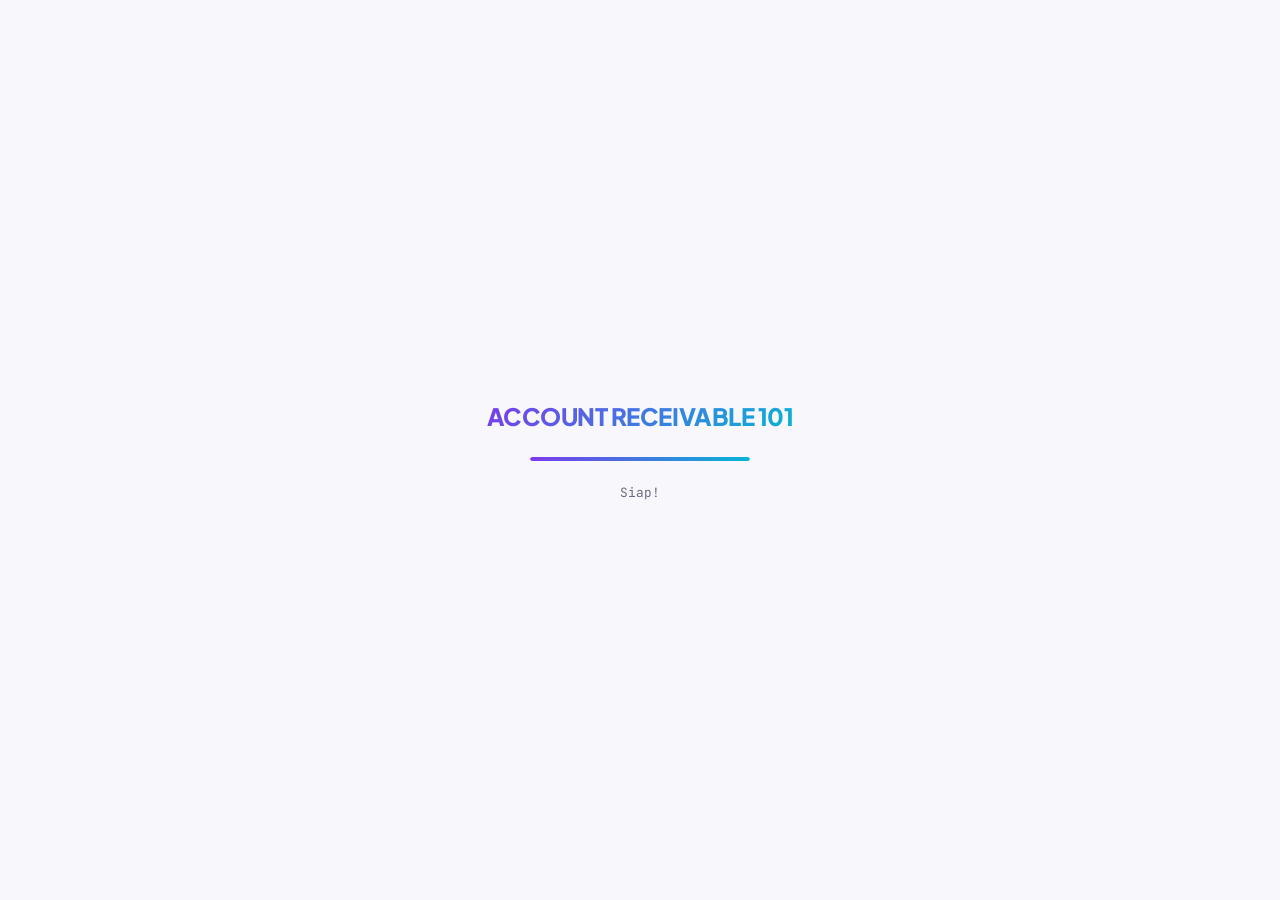
==== materi.html @ f5a08a5f "Add files via upload" ====
<!DOCTYPE html>
<html lang="id">
<head>
<meta charset="UTF-8">
<meta name="viewport" content="width=device-width, initial-scale=1.0">
<title>Materi · Account Receivable 101</title>
<meta name="description" content="Materi interaktif piutang, ECL, dan NRV dengan aksen luar angkasa.">
<meta name="theme-color" content="#7c3aed">
<link rel="icon" href="data:image/svg+xml,<svg xmlns=%22http://www.w3.org/2000/svg%22 viewBox=%220 0 100 100%22><text y=%22.9em%22 font-size=%2290%22>📖</text></svg>">
<link rel="preconnect" href="https://fonts.googleapis.com">
<link rel="preconnect" href="https://fonts.gstatic.com" crossorigin>
<link href="https://fonts.googleapis.com/css2?family=Inter:wght@400;500;600;700;800&family=Plus+Jakarta+Sans:wght@600;700;800&family=JetBrains+Mono:wght@500;700&display=swap" rel="stylesheet">
<link rel="stylesheet" href="https://cdnjs.cloudflare.com/ajax/libs/font-awesome/6.5.1/css/all.min.css">
<link rel="stylesheet" href="css/global.css">
<link rel="stylesheet" href="css/materi.css">
</head>
<body class="materi-page">

<!-- Loader -->
<div class="loader">
  <div class="loader-mark">ACCOUNT RECEIVABLE 101</div>
  <div class="loader-bar"><div class="loader-bar-fill"></div></div>
  <div class="loader-text">Menyiapkan materi...</div>
</div>

<!-- Slide progress top -->
<div class="slide-progress" id="slideProgress"></div>

<!-- Aurora bg -->
<div class="bg-aurora" aria-hidden="true">
  <div class="aurora-blob b1"></div>
  <div class="aurora-blob b2"></div>
  <div class="aurora-blob b3"></div>
</div>
<canvas id="particles" aria-hidden="true"></canvas>

<!-- Topbar -->
<header class="topbar">
  <div class="brand">
    <div class="brand-mark"><i class="fas fa-book-open-reader"></i></div>
    <div class="brand-text">
      Modul Materi
      <small>AR 101 · Space Edition</small>
    </div>
  </div>
  <div class="topbar-actions">
    <a href="index.html" class="icon-btn" title="Kembali ke Hub"><i class="fas fa-house"></i></a>
    <button class="icon-btn" data-action="sound" title="Suara"><i class="fas fa-volume-high"></i></button>
    <button class="icon-btn" data-action="theme" title="Tema"><i class="fas fa-moon"></i></button>
    <button class="icon-btn" data-action="share" title="Bagikan"><i class="fas fa-share-nodes"></i></button>
  </div>
</header>

<!-- Slides -->
<div class="slides-wrap" id="slidesWrap">

  <!-- 01 TITLE -->
  <section class="slide active" data-index="0">
    <div class="slide-inner title-slide">
      <div class="ornament anim anim-1">🪐</div>
      <div class="kicker anim anim-2">// Modul 01 · Materi</div>
      <h1 class="anim anim-2">Kenali <span class="grad">Piutang</span><br>dari Hulu ke Hilir</h1>
      <p class="sub anim anim-3">
        Sebelum kamu masuk ke workspace dan jadi staf AR, kuasai dulu konsepnya.
        Setiap slide bisa kamu navigasi bebas.
      </p>
      <div class="cta-strip anim anim-4">
        <span class="chip violet"><i class="fas fa-book"></i> 14 slide</span>
        <span class="chip cyan"><i class="fas fa-clock"></i> ± 15 menit</span>
        <span class="chip amber"><i class="fas fa-arrow-right"></i> Tekan → untuk mulai</span>
      </div>
    </div>
  </section>

  <!-- 02 ROLEPLAY INTRO -->
  <section class="slide" data-index="1">
    <div class="slide-inner">
      <div class="slide-head anim anim-1">
        <span class="slide-num">00 · PEMBUKA</span>
        <span class="slide-title">Misi Hari Ini 🚀</span>
      </div>
      <div class="chat anim anim-2">
        <div class="avatar"><i class="fas fa-user-tie"></i></div>
        <div class="msg">
          <div class="from">📧 Manajer Keuangan · PT Tekno Mandiri Jaya</div>
          <div class="body">
            Selamat pagi, Staf AR! Hari ini kita <strong>tutup buku 31 Desember</strong>.
            Saya butuh laporan piutang lengkap: <em>klasifikasi</em>, <em>aging schedule</em>,
            <em>jurnal penyesuaian</em>, sampai <strong>NRV</strong>. Nanti kamu kerjakan di
            workspace interaktif. Sebelum itu — baca materinya dulu di sini.
          </div>
        </div>
      </div>
      <div class="box glow anim anim-3">
        <h3><i class="fas fa-compass"></i> Peta Perjalananmu</h3>
        <ul>
          <li><strong>Materi</strong> (kamu di sini) — pahami konsep &amp; istilah</li>
          <li><strong>Workspace</strong> — roleplay jadi staf AR, kerjakan 5 modul, ekspor PDF</li>
          <li><strong>Kuis</strong> — 10 soal, uji pemahaman</li>
          <li><strong>Tantangan</strong> — 2 mini games seru</li>
        </ul>
      </div>
    </div>
  </section>

  <!-- 03 PENGERTIAN -->
  <section class="slide" data-index="2">
    <div class="slide-inner">
      <div class="slide-head anim anim-1">
        <span class="slide-num">01</span>
        <span class="slide-title">Apa Itu Piutang?</span>
      </div>
      <div class="box anim anim-2">
        <p><strong>Piutang (receivables)</strong> adalah hak tagih berupa uang, barang, atau jasa kepada pihak lain (debitur) yang timbul akibat <em>transaksi penjualan kredit di masa lalu</em>.</p>
      </div>
      <div class="grid-2 anim anim-3">
        <div class="box">
          <h3><i class="fas fa-clock"></i> Kapan Diakui?</h3>
          <ul>
            <li><strong>Penjualan Kredit</strong> — barang/jasa diserahkan, pembayaran menyusul</li>
            <li><strong>Penyerahan Jasa</strong> — jasa selesai, termin masih berjalan</li>
            <li><strong>Wesel</strong> — komitmen tertulis pembayaran masa depan</li>
          </ul>
        </div>
        <div class="box glow">
          <h3><i class="fas fa-triangle-exclamation" style="color:var(--amber)"></i> Prinsip Konservatisme</h3>
          <p>Piutang itu <strong>aset paling rentan</strong> risiko kredit. Semakin lama tertagih, semakin tinggi kemungkinan gagal bayar. Akuntan wajib mengantisipasi kerugian <em>sejak dini</em>.</p>
        </div>
      </div>
    </div>
  </section>

  <!-- 04 KLASIFIKASI -->
  <section class="slide" data-index="3">
    <div class="slide-inner">
      <div class="slide-head anim anim-1">
        <span class="slide-num">02</span>
        <span class="slide-title">Klasifikasi Piutang</span>
      </div>
      <div class="grid-3 anim anim-2">
        <div class="box">
          <h3><i class="fas fa-store"></i> Piutang Usaha</h3>
          <p>Timbul dari penjualan barang/jasa <strong>utama</strong> perusahaan.</p>
          <div style="margin-top:10px;font-size:0.78rem;color:var(--text-muted)">Contoh: penjualan kredit ke pelanggan</div>
        </div>
        <div class="box">
          <h3><i class="fas fa-file-signature"></i> Piutang Wesel</h3>
          <p>Komitmen formal tertulis, umumnya berbunga, dengan tanggal jatuh tempo.</p>
          <div style="margin-top:10px;font-size:0.78rem;color:var(--text-muted)">Skala UMKM jarang jumpa</div>
        </div>
        <div class="box">
          <h3><i class="fas fa-ellipsis"></i> Piutang Lain-lain</h3>
          <p>Non-operasional: pinjaman karyawan, uang muka pemasok, dll.</p>
          <div style="margin-top:10px;font-size:0.78rem;color:var(--text-muted)">Bukan dari penjualan rutin</div>
        </div>
      </div>
      <div class="box anim anim-3">
        <p><i class="fas fa-lightbulb" style="color:var(--amber)"></i> <strong>Trik cepat:</strong> kalau datang dari penjualan inti → <span class="mono-text">Piutang Usaha</span>. Kalau ada surat formal → <span class="mono-text">Wesel</span>. Selain itu → <span class="mono-text">Lain-lain</span>.</p>
      </div>
    </div>
  </section>

  <!-- 05 KARTU PIUTANG -->
  <section class="slide" data-index="4">
    <div class="slide-inner">
      <div class="slide-head anim anim-1">
        <span class="slide-num">03</span>
        <span class="slide-title">Kartu Piutang <em>(Sub-Ledger)</em></span>
      </div>
      <p class="lead anim anim-2">Buku pembantu yang mencatat mutasi &amp; saldo piutang <strong>tiap pelanggan</strong> secara individual.</p>
      <div class="table-wrap anim anim-3">
        <table>
          <thead>
            <tr>
              <th>Tanggal</th>
              <th>Keterangan</th>
              <th>Ref</th>
              <th class="amt">Debit</th>
              <th class="amt">Kredit</th>
              <th class="amt">Saldo</th>
            </tr>
          </thead>
          <tbody>
            <tr><td>01 Nov</td><td>Saldo Awal</td><td>—</td><td class="amt">—</td><td class="amt">—</td><td class="amt">10.000.000</td></tr>
            <tr><td>05 Nov</td><td>Penjualan #INV-101</td><td>J12</td><td class="amt" style="color:var(--cyan)">15.000.000</td><td class="amt">—</td><td class="amt">25.000.000</td></tr>
            <tr class="hl"><td>12 Nov</td><td>Pelunasan Sebagian</td><td>KM05</td><td class="amt">—</td><td class="amt" style="color:var(--emerald)">10.000.000</td><td class="amt">15.000.000</td></tr>
            <tr><td>20 Nov</td><td>Retur #RTR-02</td><td>J15</td><td class="amt">—</td><td class="amt" style="color:var(--rose)">2.000.000</td><td class="amt">13.000.000</td></tr>
          </tbody>
        </table>
      </div>
      <div class="box anim anim-4">
        <p><i class="fas fa-check-circle" style="color:var(--emerald)"></i> <strong>Fungsi:</strong> mengontrol batas kredit, melacak tagihan belum dibayar, dan jadi dasar <em>Aging Schedule</em>.</p>
      </div>
    </div>
  </section>

  <!-- 06 PENGUKURAN -->
  <section class="slide" data-index="5">
    <div class="slide-inner">
      <div class="slide-head anim anim-1">
        <span class="slide-num">04</span>
        <span class="slide-title">Pengukuran &amp; Penilaian</span>
      </div>
      <div class="grid-2 anim anim-2">
        <div class="box">
          <h3><i class="fas fa-ruler"></i> Awal Pengakuan</h3>
          <p>Diukur sebesar <strong>harga transaksi</strong> / nilai wajar pertukaran yang disepakati.</p>
          <div class="chip" style="margin-top:10px"><i class="fas fa-tag"></i> Nilai nominal faktur</div>
        </div>
        <div class="box">
          <h3><i class="fas fa-chart-line"></i> Pengukuran Selanjutnya</h3>
          <p>Diukur sebesar <strong>Nilai Realisasi Bersih (NRV)</strong> atau biaya diamortisasi.</p>
          <div class="chip cyan" style="margin-top:10px"><i class="fas fa-balance-scale"></i> Pertimbangkan penurunan nilai</div>
        </div>
      </div>
      <div class="box glow anim anim-3">
        <p><i class="fas fa-exclamation-triangle" style="color:var(--rose)"></i> <strong>Konservatisme:</strong> jangan sajikan piutang terlalu tinggi. Cadangan kerugian wajib diestimasi memadai.</p>
      </div>
    </div>
  </section>

  <!-- 07 NRV -->
  <section class="slide" data-index="6">
    <div class="slide-inner">
      <div class="slide-head anim anim-1">
        <span class="slide-num">05</span>
        <span class="slide-title">Nilai Realisasi Bersih <em>(NRV)</em></span>
      </div>
      <div class="formula anim anim-2">
        NRV <span class="op">=</span> Piutang Usaha <span class="op">−</span> Cadangan Kerugian Piutang
      </div>
      <div class="grid-2 anim anim-3">
        <div class="box">
          <h3><i class="fas fa-shield-halved"></i> Konservatisme</h3>
          <p>Tidak menyajikan aset terlalu tinggi. Antisipasi kerugian dari awal.</p>
        </div>
        <div class="box">
          <h3><i class="fas fa-weight-hanging"></i> Materialitas</h3>
          <p>Salah saji material bisa menyesatkan pengguna laporan keuangan.</p>
        </div>
      </div>
      <div class="box anim anim-4">
        <p><strong>Contoh:</strong> Piutang Rp 183.000.000 − CKPN Rp 14.880.000 = <span class="mono-big">Rp 168.120.000</span>. Angka inilah yang disajikan sebagai NRV di neraca.</p>
      </div>
    </div>
  </section>

  <!-- 08 PENGHAPUSAN -->
  <section class="slide" data-index="7">
    <div class="slide-inner">
      <div class="slide-head anim anim-1">
        <span class="slide-num">06</span>
        <span class="slide-title">Penghapusan Piutang</span>
      </div>
      <p class="lead anim anim-2">Dua metode akuntansi untuk piutang macet / tak tertagih.</p>
      <div class="grid-2 anim anim-3">
        <div class="box" style="border-left:4px solid var(--rose)">
          <h3 style="color:var(--rose)"><i class="fas fa-trash"></i> Write Off</h3>
          <p>Beban diakui <strong>saat</strong> piutang benar-benar dihapus.</p>
          <div class="chip rose" style="margin-top:10px">Sederhana, tidak sesuai matching principle</div>
        </div>
        <div class="box" style="border-left:4px solid var(--violet)">
          <h3 style="color:var(--violet)"><i class="fas fa-layer-group"></i> Allowance</h3>
          <p>Beban diestimasi dan dicadangkan <strong>sebelum</strong> piutang dihapus.</p>
          <div class="chip violet" style="margin-top:10px">Sesuai PSAK · lebih akurat</div>
        </div>
      </div>
      <div class="box glow anim anim-4">
        <p><i class="fas fa-check" style="color:var(--violet)"></i> PSAK 109 (ECL) mewajibkan pendekatan <strong>cadangan (allowance)</strong> berbasis ekspektasi kerugian.</p>
      </div>
    </div>
  </section>

  <!-- 09 JURNAL -->
  <section class="slide" data-index="8">
    <div class="slide-inner">
      <div class="slide-head anim anim-1">
        <span class="slide-num">07</span>
        <span class="slide-title">Mekanisme Jurnal</span>
      </div>
      <div class="table-wrap anim anim-2">
        <table>
          <thead>
            <tr>
              <th>Transaksi</th>
              <th>Write Off</th>
              <th>Allowance</th>
            </tr>
          </thead>
          <tbody>
            <tr><td><strong>Bentuk Cadangan</strong></td><td><em style="color:var(--text-muted)">— Tidak ada —</em></td><td>Bad Debt Exp<br>Allowance</td></tr>
            <tr><td><strong>Hapus Piutang</strong></td><td>Bad Debt Exp<br>AR</td><td>Allowance<br>AR</td></tr>
            <tr><td><strong>Konfirmasi Kembali</strong></td><td>AR<br>Bad Debt Exp</td><td>AR<br>Allowance</td></tr>
            <tr class="hl"><td><strong>Terima Kembali (Periode Sama)</strong></td><td>Kas<br>AR</td><td>Kas<br>AR</td></tr>
            <tr><td><strong>Periode Beda tanpa Konfirmasi</strong></td><td>Kas<br>Income Summary</td><td>Kas<br>Allowance</td></tr>
          </tbody>
        </table>
      </div>
      <p class="lead anim anim-3">Detail lengkapnya akan kamu praktikkan di <strong>Workspace</strong> lewat Smart Journal Builder.</p>
    </div>
  </section>

  <!-- 10 PERSENTASE -->
  <section class="slide" data-index="9">
    <div class="slide-inner">
      <div class="slide-head anim anim-1">
        <span class="slide-num">08</span>
        <span class="slide-title">Menentukan Persentase Cadangan</span>
      </div>
      <div class="grid-3 anim anim-2">
        <div class="box">
          <h3><i class="fas fa-percent"></i> % Penjualan</h3>
          <p>% taksiran × total penjualan kredit. Cocok untuk <strong>income statement</strong>.</p>
        </div>
        <div class="box">
          <h3><i class="fas fa-percent"></i> % Piutang</h3>
          <p>% taksiran × saldo akhir piutang. Cocok untuk <strong>balance sheet</strong>.</p>
        </div>
        <div class="box glow">
          <h3><i class="fas fa-chart-bar"></i> Analisis Umur</h3>
          <p>Kelompokkan piutang per umur, beri % risiko berbeda. <strong>Paling akurat</strong> &amp; sesuai PSAK 109.</p>
        </div>
      </div>
      <div class="box anim anim-3">
        <p><i class="fas fa-star" style="color:var(--amber)"></i> Contoh kebijakan ECL: <span class="mono-text">1%</span> belum jatuh tempo · <span class="mono-text">3%</span> 1–30 hari · <span class="mono-text">5%</span> 31–60 hari · <span class="mono-text">10%</span> &gt;60 hari · <span class="mono-text">100%</span> pailit.</p>
      </div>
    </div>
  </section>

  <!-- 11 FACTORING -->
  <section class="slide" data-index="10">
    <div class="slide-inner">
      <div class="slide-head anim anim-1">
        <span class="slide-num">09</span>
        <span class="slide-title">Anjak Piutang <em>(Factoring)</em></span>
      </div>
      <div class="box anim anim-2">
        <p><strong>Definisi:</strong> mengalihkan / menjual hak tagih piutang ke lembaga keuangan (<em>factor</em>) sebelum jatuh tempo.</p>
        <p style="margin-top:8px"><strong>Tujuan:</strong> mempercepat arus kas tanpa menunggu termin 30–90 hari.</p>
      </div>
      <div class="grid-2 anim anim-3">
        <div class="box" style="border-left:4px solid var(--rose)">
          <h3 style="color:var(--rose)"><i class="fas fa-rotate-left"></i> Dengan Recourse</h3>
          <p>Risiko gagal bayar tetap di penjual. Kalau debitur lari, penjual ganti rugi ke factor.</p>
        </div>
        <div class="box" style="border-left:4px solid var(--emerald)">
          <h3 style="color:var(--emerald)"><i class="fas fa-check-double"></i> Non-Recourse</h3>
          <p>Risiko sepenuhnya pindah ke factor. Penjual tidak tanggung jawab kalau debitur gagal bayar.</p>
        </div>
      </div>
    </div>
  </section>

  <!-- 12 NERACA -->
  <section class="slide" data-index="11">
    <div class="slide-inner">
      <div class="slide-head anim anim-1">
        <span class="slide-num">10</span>
        <span class="slide-title">Penyajian di Neraca</span>
      </div>
      <div class="table-wrap anim anim-2">
        <table>
          <thead>
            <tr><th colspan="2" style="text-align:center">AKTIVA LANCAR (Parsial)</th></tr>
          </thead>
          <tbody>
            <tr><td>Kas</td><td class="amt">Rp 50.000.000</td></tr>
            <tr class="hl"><td><strong>Piutang Usaha</strong></td><td class="amt"><strong>Rp 183.000.000</strong></td></tr>
            <tr class="hl"><td style="padding-left:32px">Dikurangi: CKPN</td><td class="amt" style="color:var(--rose)">(Rp 14.880.000)</td></tr>
            <tr><td><strong>Nilai Realisasi Bersih</strong></td><td class="amt" style="color:var(--emerald)"><strong>Rp 168.120.000</strong></td></tr>
          </tbody>
        </table>
      </div>
      <div class="box anim anim-3">
        <p><i class="fas fa-highlighter" style="color:var(--violet)"></i> Piutang dan cadangan kerugian disajikan <strong>berdampingan</strong> (kontra-akun) supaya NRV terlihat jelas.</p>
      </div>
    </div>
  </section>

  <!-- 13 PENGUNGKAPAN -->
  <section class="slide" data-index="12">
    <div class="slide-inner">
      <div class="slide-head anim anim-1">
        <span class="slide-num">11</span>
        <span class="slide-title">Pengungkapan (Disclosures)</span>
      </div>
      <div class="grid-3 anim anim-2">
        <div class="box">
          <h3><i class="fas fa-book"></i> Kebijakan Akuntansi</h3>
          <p>Dasar pengukuran piutang, metode CKPN, dan konsistensinya.</p>
        </div>
        <div class="box">
          <h3><i class="fas fa-table"></i> Rincian Umur</h3>
          <p>Aging schedule + konsentrasi risiko pelanggan utama.</p>
        </div>
        <div class="box">
          <h3><i class="fas fa-exchange"></i> Mutasi Cadangan</h3>
          <p>Saldo awal → tambahan beban → penghapusan → saldo akhir.</p>
        </div>
      </div>
      <div class="box glow anim anim-3">
        <p><i class="fas fa-file-lines" style="color:var(--violet)"></i> Pengungkapan yang memadai di CALK meningkatkan <strong>kepercayaan</strong> pengguna laporan.</p>
      </div>
    </div>
  </section>

  <!-- 14 CTA -->
  <section class="slide" data-index="13">
    <div class="slide-inner title-slide">
      <div class="ornament anim anim-1">🎯</div>
      <div class="kicker anim anim-2">// Materi Selesai</div>
      <h1 class="anim anim-2">Siap ke <span class="grad">Workspace?</span></h1>
      <p class="sub anim anim-3">Sekarang giliranmu jadi staf AR di PT Tekno Mandiri Jaya. Klasifikasi piutang, susun aging, jurnal, dan hitung NRV.</p>
      <div class="cta-strip anim anim-4" style="margin-top:6px">
        <a href="workspace.html" class="btn btn-primary" data-go-workspace>
          <i class="fas fa-briefcase"></i> Mulai Workspace
        </a>
        <a href="index.html" class="btn btn-ghost">
          <i class="fas fa-house"></i> Kembali ke Hub
        </a>
      </div>
    </div>
  </section>

</div>

<!-- Nav -->
<nav class="slide-nav" id="slideNav">
  <button class="nav-btn" id="prevBtn" aria-label="Sebelumnya"><i class="fas fa-chevron-left"></i></button>
  <div class="dots" id="dotsWrap"></div>
  <span class="counter" id="counter">1 / 14</span>
  <button class="nav-btn" id="nextBtn" aria-label="Selanjutnya"><i class="fas fa-chevron-right"></i></button>
</nav>

<footer class="footer" style="position:fixed;bottom:4px;left:0;right:0;padding:8px;border:none;background:transparent;margin:0;pointer-events:none;font-size:0.7rem;z-index:1">
  <span class="wm"><i class="fas fa-user-pen"></i> Firhan Fahamzha · ATC 2026</span>
</footer>

<script src="js/core.js"></script>
<script src="js/space.js"></script>
<script src="js/materi.js"></script>
</body>
</html>
---- css/global.css ----
/* ==========================================================
   ACCOUNT RECEIVABLE 101 — Global Styles
   Firhan Fahamzha · ATC 2026 · ITB Asia Malang
   ========================================================== */

:root {
  --violet: #7c3aed;
  --violet-dark: #6d28d9;
  --violet-soft: #ede9fe;
  --cyan: #06b6d4;
  --cyan-soft: #cffafe;
  --amber: #f59e0b;
  --amber-soft: #fef3c7;
  --emerald: #10b981;
  --emerald-soft: #d1fae5;
  --rose: #ef4444;
  --rose-soft: #fee2e2;

  --bg: #f8f7fc;
  --surface: #ffffff;
  --surface-2: #f1f0f7;
  --border: #e5e3ef;
  --text: #1a1a2e;
  --text-muted: #6b6b80;

  --shadow-sm: 0 2px 10px rgba(124, 58, 237, 0.06);
  --shadow-md: 0 10px 30px rgba(124, 58, 237, 0.10);
  --shadow-lg: 0 20px 50px rgba(124, 58, 237, 0.15);

  --radius: 18px;
  --radius-sm: 12px;
  --radius-lg: 28px;

  --font-head: 'Plus Jakarta Sans', system-ui, sans-serif;
  --font-body: 'Inter', system-ui, sans-serif;
  --font-mono: 'JetBrains Mono', ui-monospace, monospace;

  --transition: 0.3s cubic-bezier(0.22, 1, 0.36, 1);
}

body.dark {
  --bg: #0d0d1a;
  --surface: #16162a;
  --surface-2: #1e1e35;
  --border: #2a2a44;
  --text: #f0f0f5;
  --text-muted: #8e8ea3;
  --violet-soft: #2d1b5e;
  --cyan-soft: #0a3a42;
  --amber-soft: #4a3508;
  --emerald-soft: #0a3d2b;
  --rose-soft: #4a1515;
  --shadow-sm: 0 2px 10px rgba(0, 0, 0, 0.35);
  --shadow-md: 0 10px 30px rgba(0, 0, 0, 0.45);
  --shadow-lg: 0 20px 50px rgba(0, 0, 0, 0.55);
}

* { margin: 0; padding: 0; box-sizing: border-box; }
html { scroll-behavior: smooth; -webkit-text-size-adjust: 100%; }

body {
  font-family: var(--font-body);
  background: var(--bg);
  color: var(--text);
  line-height: 1.6;
  min-height: 100vh;
  overflow-x: hidden;
  transition: background 0.4s ease, color 0.4s ease;
}

img, svg { max-width: 100%; display: block; }
a { color: inherit; text-decoration: none; }
button { font-family: inherit; cursor: pointer; border: none; background: none; color: inherit; }
input, select, textarea { font-family: inherit; font-size: inherit; color: inherit; }

/* ============ TYPOGRAPHY ============ */
h1, h2, h3, h4 {
  font-family: var(--font-head);
  font-weight: 800;
  letter-spacing: -0.02em;
  line-height: 1.15;
  color: var(--text);
}
h1 { font-size: clamp(2.2rem, 6vw, 4.2rem); }
h2 { font-size: clamp(1.6rem, 3.5vw, 2.4rem); }
h3 { font-size: clamp(1.05rem, 2vw, 1.35rem); }

.mono { font-family: var(--font-mono); }
.text-muted { color: var(--text-muted); }
.text-violet { color: var(--violet); }
.text-cyan { color: var(--cyan); }
.text-amber { color: var(--amber); }
.text-emerald { color: var(--emerald); }
.text-rose { color: var(--rose); }
.text-center { text-align: center; }
.text-right { text-align: right; }

/* ============ BUTTONS ============ */
.btn {
  display: inline-flex;
  align-items: center;
  justify-content: center;
  gap: 9px;
  padding: 12px 24px;
  border-radius: 999px;
  font-weight: 700;
  font-size: 0.95rem;
  letter-spacing: -0.01em;
  position: relative;
  overflow: hidden;
  isolation: isolate;
  transition: all var(--transition);
  white-space: nowrap;
  user-select: none;
}

.btn-primary {
  background: linear-gradient(135deg, var(--violet), var(--violet-dark));
  color: white;
  box-shadow: 0 8px 24px rgba(124, 58, 237, 0.35);
}
.btn-primary:hover {
  transform: translateY(-2px);
  box-shadow: 0 12px 32px rgba(124, 58, 237, 0.45);
}
.btn-primary:active { transform: translateY(0) scale(0.97); }

.btn-ghost {
  background: var(--surface);
  border: 1.5px solid var(--border);
  color: var(--text);
}
.btn-ghost:hover {
  border-color: var(--violet);
  color: var(--violet);
  transform: translateY(-2px);
}

.btn-outline-cyan {
  background: transparent;
  border: 1.5px solid var(--cyan);
  color: var(--cyan);
}
.btn-outline-cyan:hover {
  background: var(--cyan);
  color: white;
}

/* Ripple effect */
.btn .ripple {
  position: absolute;
  border-radius: 50%;
  transform: scale(0);
  background: rgba(255, 255, 255, 0.45);
  animation: rippleAnim 0.6s ease-out;
  pointer-events: none;
  z-index: -1;
}
@keyframes rippleAnim {
  to { transform: scale(4); opacity: 0; }
}

/* ============ CARDS ============ */
.card {
  background: var(--surface);
  border: 1px solid var(--border);
  border-radius: var(--radius);
  padding: 24px;
  box-shadow: var(--shadow-sm);
  transition: all var(--transition);
}
.card:hover {
  transform: translateY(-4px);
  box-shadow: var(--shadow-md);
  border-color: rgba(124, 58, 237, 0.3);
}

/* ============ BADGE ============ */
.pill {
  display: inline-flex;
  align-items: center;
  gap: 7px;
  padding: 7px 16px;
  border-radius: 999px;
  font-size: 0.8rem;
  font-weight: 700;
  background: var(--violet-soft);
  color: var(--violet);
  border: 1px solid rgba(124, 58, 237, 0.15);
}
.pill.cyan { background: var(--cyan-soft); color: var(--cyan); border-color: rgba(6,182,212,0.2); }
.pill.amber { background: var(--amber-soft); color: #b45309; border-color: rgba(245,158,11,0.25); }
.pill.emerald { background: var(--emerald-soft); color: var(--emerald); border-color: rgba(16,185,129,0.2); }
.pill.rose { background: var(--rose-soft); color: var(--rose); border-color: rgba(239,68,68,0.2); }

/* ============ LOADER ============ */
.loader {
  position: fixed;
  inset: 0;
  background: var(--bg);
  z-index: 9999;
  display: flex;
  flex-direction: column;
  align-items: center;
  justify-content: center;
  gap: 22px;
  transition: opacity 0.5s ease, visibility 0.5s ease;
}
.loader.hide { opacity: 0; visibility: hidden; }

.loader-mark {
  font-family: var(--font-head);
  font-size: 1.5rem;
  font-weight: 800;
  letter-spacing: -0.02em;
  background: linear-gradient(135deg, var(--violet), var(--cyan));
  -webkit-background-clip: text;
  background-clip: text;
  -webkit-text-fill-color: transparent;
}
.loader-bar {
  width: 220px;
  height: 4px;
  background: var(--surface-2);
  border-radius: 999px;
  overflow: hidden;
}
.loader-bar-fill {
  height: 100%;
  width: 0%;
  background: linear-gradient(90deg, var(--violet), var(--cyan));
  border-radius: 999px;
  transition: width 0.25s ease;
}
.loader-text {
  font-size: 0.8rem;
  color: var(--text-muted);
  font-family: var(--font-mono);
}

/* ============ CURSOR GLOW (desktop only) ============ */
.cursor-dot, .cursor-ring {
  position: fixed;
  top: 0; left: 0;
  pointer-events: none;
  border-radius: 50%;
  transform: translate(-50%, -50%);
  z-index: 9998;
  opacity: 0;
  transition: opacity 0.3s ease;
}
.cursor-dot {
  width: 6px; height: 6px;
  background: var(--violet);
  box-shadow: 0 0 12px var(--violet);
}
.cursor-ring {
  width: 32px; height: 32px;
  border: 1.5px solid rgba(124, 58, 237, 0.5);
  transition: width 0.25s, height 0.25s, opacity 0.3s, border-color 0.3s;
}
.cursor-ring.hover {
  width: 50px; height: 50px;
  border-color: var(--cyan);
  background: rgba(6, 182, 212, 0.08);
}
@media (hover: hover) and (pointer: fine) {
  body.has-custom-cursor { cursor: none; }
  body.has-custom-cursor a,
  body.has-custom-cursor button { cursor: none; }
  body.has-custom-cursor .cursor-dot,
  body.has-custom-cursor .cursor-ring { opacity: 1; }
}

/* ============ PARTICLE CANVAS ============ */
#particles {
  position: fixed;
  inset: 0;
  width: 100%;
  height: 100%;
  z-index: 0;
  pointer-events: none;
  opacity: 0.5;
}

/* ============ AURORA BG ============ */
.bg-aurora {
  position: fixed;
  inset: 0;
  z-index: -1;
  overflow: hidden;
  pointer-events: none;
}
.aurora-blob {
  position: absolute;
  border-radius: 50%;
  filter: blur(90px);
  opacity: 0.5;
}
.aurora-blob.b1 {
  width: 55vw; height: 55vw; max-width: 700px; max-height: 700px;
  background: radial-gradient(circle, var(--violet), transparent 70%);
  top: -15%; left: -10%;
  animation: floatBlob 22s ease-in-out infinite;
}
.aurora-blob.b2 {
  width: 50vw; height: 50vw; max-width: 650px; max-height: 650px;
  background: radial-gradient(circle, var(--cyan), transparent 70%);
  bottom: -20%; right: -15%;
  animation: floatBlob 26s ease-in-out infinite reverse;
}
.aurora-blob.b3 {
  width: 40vw; height: 40vw; max-width: 500px; max-height: 500px;
  background: radial-gradient(circle, var(--amber), transparent 70%);
  top: 40%; left: 50%;
  opacity: 0.25;
  animation: floatBlob 30s ease-in-out infinite;
}
@keyframes floatBlob {
  0%, 100% { transform: translate(0, 0) scale(1); }
  33% { transform: translate(40px, -30px) scale(1.05); }
  66% { transform: translate(-30px, 40px) scale(0.95); }
}
body.dark .aurora-blob { opacity: 0.32; }

/* ============ SCROLL PROGRESS ============ */
.scroll-progress {
  position: fixed;
  top: 0; left: 0;
  width: 100%;
  height: 3px;
  background: transparent;
  z-index: 9997;
  pointer-events: none;
}
.scroll-bar {
  height: 100%;
  width: 0%;
  background: linear-gradient(90deg, var(--violet), var(--cyan), var(--amber));
  transition: width 0.1s linear;
}

/* ============ TOPBAR ============ */
.topbar {
  position: fixed;
  top: 0; left: 0; right: 0;
  z-index: 500;
  padding: 14px clamp(16px, 4vw, 32px);
  display: flex;
  align-items: center;
  justify-content: space-between;
  gap: 12px;
  transition: all 0.3s ease;
}
.topbar.scrolled {
  background: rgba(255, 255, 255, 0.72);
  backdrop-filter: blur(16px);
  -webkit-backdrop-filter: blur(16px);
  border-bottom: 1px solid var(--border);
}
body.dark .topbar.scrolled { background: rgba(13, 13, 26, 0.72); }

.brand {
  display: flex;
  align-items: center;
  gap: 10px;
  font-family: var(--font-head);
  font-weight: 800;
  font-size: 1rem;
  letter-spacing: -0.02em;
}
.brand-mark {
  width: 34px; height: 34px;
  border-radius: 10px;
  background: linear-gradient(135deg, var(--violet), var(--cyan));
  display: grid;
  place-items: center;
  color: white;
  font-size: 0.95rem;
  box-shadow: 0 6px 18px rgba(124, 58, 237, 0.35);
}
.brand-text small {
  display: block;
  font-size: 0.65rem;
  font-weight: 600;
  color: var(--text-muted);
  letter-spacing: 0.06em;
  text-transform: uppercase;
}

.topbar-actions { display: flex; align-items: center; gap: 8px; }

.icon-btn {
  width: 38px; height: 38px;
  border-radius: 12px;
  background: var(--surface);
  border: 1px solid var(--border);
  display: grid;
  place-items: center;
  color: var(--text);
  font-size: 0.95rem;
  transition: all var(--transition);
}
.icon-btn:hover {
  color: var(--violet);
  border-color: var(--violet);
  transform: translateY(-2px);
}
.icon-btn.muted { color: var(--text-muted); }

/* ============ TOAST ============ */
.toast {
  position: fixed;
  bottom: 28px;
  left: 50%;
  transform: translateX(-50%) translateY(120%);
  background: var(--surface);
  color: var(--text);
  border: 1px solid var(--border);
  border-radius: 14px;
  padding: 12px 22px;
  font-size: 0.9rem;
  font-weight: 600;
  box-shadow: var(--shadow-lg);
  z-index: 10000;
  display: flex;
  align-items: center;
  gap: 10px;
  transition: transform 0.4s cubic-bezier(0.22, 1, 0.36, 1);
  max-width: 90vw;
}
.toast.show { transform: translateX(-50%) translateY(0); }
.toast i { color: var(--violet); }

/* ============ SCROLL REVEAL ============ */
.reveal {
  opacity: 0;
  transform: translateY(28px);
  transition: opacity 0.7s cubic-bezier(0.22, 1, 0.36, 1),
              transform 0.7s cubic-bezier(0.22, 1, 0.36, 1);
}
.reveal.in { opacity: 1; transform: translateY(0); }

/* ============ FOOTER ============ */
.footer {
  padding: 40px 20px 30px;
  text-align: center;
  border-top: 1px solid var(--border);
  margin-top: 60px;
  font-size: 0.85rem;
  color: var(--text-muted);
  position: relative;
  z-index: 2;
}
.footer strong { color: var(--violet); font-weight: 700; }
.footer .wm {
  display: inline-flex;
  align-items: center;
  gap: 6px;
  font-family: var(--font-mono);
  font-size: 0.75rem;
  margin-top: 6px;
  color: var(--text-muted);
}

/* ============ UTILITIES ============ */
.container {
  max-width: 1180px;
  margin: 0 auto;
  padding: 0 clamp(16px, 4vw, 28px);
  position: relative;
  z-index: 2;
}
.grid-2 { display: grid; grid-template-columns: repeat(2, 1fr); gap: 20px; }
.grid-3 { display: grid; grid-template-columns: repeat(3, 1fr); gap: 20px; }
.grid-4 { display: grid; grid-template-columns: repeat(4, 1fr); gap: 20px; }
@media (max-width: 860px) {
  .grid-3, .grid-4 { grid-template-columns: repeat(2, 1fr); }
}
@media (max-width: 560px) {
  .grid-2, .grid-3, .grid-4 { grid-template-columns: 1fr; }
}

::selection { background: var(--violet); color: white; }
::-webkit-scrollbar { width: 10px; height: 10px; }
::-webkit-scrollbar-track { background: var(--surface-2); }
::-webkit-scrollbar-thumb { background: var(--border); border-radius: 999px; }
::-webkit-scrollbar-thumb:hover { background: var(--violet); }
---- css/materi.css ----
/* ==========================================================
   MATERI — Slide-based presentation with space theme
   ========================================================== */

body.materi-page { overflow: hidden; height: 100vh; }

.slides-wrap {
  position: relative;
  width: 100vw;
  height: 100vh;
  overflow: hidden;
}

.slide {
  position: absolute;
  inset: 0;
  padding: clamp(70px, 10vh, 90px) clamp(20px, 5vw, 60px) clamp(90px, 12vh, 110px);
  display: flex;
  flex-direction: column;
  align-items: center;
  opacity: 0;
  visibility: hidden;
  transform: scale(0.97) translateY(20px);
  transition: opacity 0.55s cubic-bezier(0.22, 1, 0.36, 1),
              transform 0.55s cubic-bezier(0.22, 1, 0.36, 1),
              visibility 0s 0.55s;
  overflow-y: auto;
  overflow-x: hidden;
  scrollbar-width: thin;
}
.slide.active {
  opacity: 1;
  visibility: visible;
  transform: scale(1) translateY(0);
  transition: opacity 0.55s cubic-bezier(0.22, 1, 0.36, 1),
              transform 0.55s cubic-bezier(0.22, 1, 0.36, 1),
              visibility 0s 0s;
  z-index: 10;
}
.slide.exit-left { opacity: 0; transform: scale(0.94) translateX(-40px); }
.slide.exit-right { opacity: 0; transform: scale(0.94) translateX(40px); }

.slide-inner {
  width: 100%;
  max-width: 1120px;
  margin: auto 0;
  display: flex;
  flex-direction: column;
  gap: clamp(14px, 2vh, 22px);
}

/* Header */
.slide-head {
  display: flex;
  align-items: center;
  gap: 14px;
  padding-bottom: 12px;
  border-bottom: 2px solid var(--border);
}
.slide-num {
  font-family: var(--font-mono);
  font-size: 0.72rem;
  font-weight: 800;
  letter-spacing: 0.12em;
  color: var(--violet);
  background: var(--violet-soft);
  padding: 5px 14px;
  border-radius: 40px;
}
.slide-title {
  font-family: var(--font-head);
  font-size: clamp(1.35rem, 3vh, 2rem);
  font-weight: 800;
  letter-spacing: -0.02em;
  color: var(--text);
}
.slide-title em {
  font-style: normal;
  font-weight: 500;
  font-size: 0.72em;
  color: var(--text-muted);
}

/* Content bits */
.lead {
  font-size: clamp(0.92rem, 1.7vh, 1.05rem);
  color: var(--text-muted);
  line-height: 1.65;
  max-width: 720px;
}
.box {
  background: var(--surface);
  border: 1px solid var(--border);
  border-radius: var(--radius);
  padding: clamp(16px, 2.4vh, 22px) clamp(18px, 2.4vw, 26px);
  box-shadow: var(--shadow-sm);
}
.box.glow {
  border-color: rgba(124, 58, 237, 0.3);
  box-shadow: 0 8px 30px rgba(124, 58, 237, 0.15);
}
.box h3 {
  font-size: clamp(1rem, 1.8vh, 1.15rem);
  margin-bottom: 8px;
  display: flex;
  align-items: center;
  gap: 8px;
}
.box h3 i { color: var(--violet); }
.box p { font-size: clamp(0.86rem, 1.6vh, 0.95rem); line-height: 1.65; }
.box ul { list-style: none; padding: 0; margin-top: 8px; }
.box ul li {
  padding: 5px 0 5px 26px;
  position: relative;
  font-size: clamp(0.85rem, 1.55vh, 0.93rem);
  line-height: 1.55;
}
.box ul li::before {
  content: '▹';
  position: absolute;
  left: 4px;
  color: var(--cyan);
  font-weight: 700;
}

.grid-2 { display: grid; grid-template-columns: 1fr 1fr; gap: clamp(12px, 1.8vw, 18px); }
.grid-3 { display: grid; grid-template-columns: 1fr 1fr 1fr; gap: clamp(12px, 1.8vw, 18px); }
@media (max-width: 780px) {
  .grid-2, .grid-3 { grid-template-columns: 1fr; }
}

/* Formula / highlight */
.formula {
  background: linear-gradient(135deg, rgba(124, 58, 237, 0.08), rgba(6, 182, 212, 0.06));
  border: 1px dashed rgba(124, 58, 237, 0.35);
  border-radius: var(--radius);
  padding: clamp(16px, 2.4vh, 22px);
  text-align: center;
  font-family: var(--font-mono);
  font-weight: 700;
  font-size: clamp(0.95rem, 2vh, 1.2rem);
  color: var(--violet);
}
.formula .op { color: var(--text-muted); margin: 0 6px; }

/* Tables */
.table-wrap {
  border-radius: 12px;
  border: 1px solid var(--border);
  background: var(--surface);
  overflow: auto;
  box-shadow: var(--shadow-sm);
}
.table-wrap table { width: 100%; border-collapse: collapse; }
.table-wrap th {
  background: var(--surface-2);
  color: var(--text);
  font-weight: 700;
  padding: clamp(8px, 1.4vh, 11px) 14px;
  text-align: left;
  border-bottom: 2px solid var(--border);
  font-size: 0.75rem;
  text-transform: uppercase;
  letter-spacing: 0.04em;
}
.table-wrap td {
  padding: clamp(8px, 1.2vh, 11px) 14px;
  border-bottom: 1px solid var(--border);
  font-size: clamp(0.8rem, 1.5vh, 0.9rem);
  vertical-align: middle;
}
.table-wrap tr:last-child td { border-bottom: none; }
.table-wrap tr.hl { background: linear-gradient(90deg, rgba(124, 58, 237, 0.08), transparent); }
.table-wrap td.amt { font-family: var(--font-mono); font-weight: 700; text-align: right; }

/* Title slide */
.title-slide {
  display: flex;
  flex-direction: column;
  align-items: center;
  justify-content: center;
  text-align: center;
  gap: 16px;
  padding: 0 20px;
}
.title-slide .kicker {
  font-family: var(--font-mono);
  font-size: 0.75rem;
  letter-spacing: 0.3em;
  text-transform: uppercase;
  color: var(--violet);
  font-weight: 700;
}
.title-slide h1 {
  font-size: clamp(2.2rem, 7vw, 4.4rem);
  line-height: 1;
  letter-spacing: -0.04em;
}
.title-slide h1 .grad {
  background: linear-gradient(135deg, var(--violet), var(--cyan), var(--amber));
  background-size: 200% 200%;
  -webkit-background-clip: text;
  background-clip: text;
  -webkit-text-fill-color: transparent;
  animation: gradientShift 8s ease infinite;
}
@keyframes gradientShift {
  0%, 100% { background-position: 0% 50%; }
  50% { background-position: 100% 50%; }
}
.title-slide .sub {
  color: var(--text-muted);
  font-size: clamp(0.95rem, 1.8vw, 1.1rem);
  max-width: 640px;
}
.title-slide .ornament {
  font-size: 3rem;
  margin: 8px 0;
  animation: floatY 4s ease-in-out infinite;
}
@keyframes floatY {
  0%, 100% { transform: translateY(0); }
  50% { transform: translateY(-10px); }
}

/* Roleplay chat */
.chat {
  background: var(--surface);
  border: 1px solid var(--border);
  border-radius: var(--radius);
  padding: 18px 22px;
  display: flex;
  gap: 16px;
  box-shadow: var(--shadow-sm);
}
.chat .avatar {
  flex-shrink: 0;
  width: 50px; height: 50px;
  border-radius: 50%;
  background: linear-gradient(135deg, var(--violet), var(--cyan));
  display: grid;
  place-items: center;
  color: white;
  font-size: 1.3rem;
  box-shadow: 0 8px 20px rgba(124, 58, 237, 0.3);
}
.chat .msg { flex: 1; }
.chat .from {
  font-size: 0.7rem;
  color: var(--text-muted);
  font-weight: 800;
  letter-spacing: 0.05em;
  text-transform: uppercase;
  margin-bottom: 4px;
}
.chat .body { font-size: 0.92rem; line-height: 1.6; }
.chat .body strong { color: var(--violet); }

/* Nav bar */
.slide-nav {
  position: fixed;
  bottom: clamp(16px, 3vh, 26px);
  left: 50%;
  transform: translateX(-50%);
  display: flex;
  align-items: center;
  gap: 14px;
  background: rgba(255, 255, 255, 0.72);
  backdrop-filter: blur(14px);
  -webkit-backdrop-filter: blur(14px);
  padding: 8px 22px;
  border-radius: 60px;
  border: 1px solid var(--border);
  box-shadow: 0 10px 34px rgba(0, 0, 0, 0.08);
  z-index: 400;
}
body.dark .slide-nav { background: rgba(22, 22, 42, 0.72); }
.slide-nav .nav-btn {
  width: 34px; height: 34px;
  border-radius: 50%;
  background: transparent;
  color: var(--text);
  display: grid;
  place-items: center;
  transition: background 0.2s ease;
}
.slide-nav .nav-btn:hover { background: var(--violet-soft); color: var(--violet); }
.slide-nav .dots { display: flex; gap: 6px; align-items: center; }
.slide-nav .dot {
  width: 7px; height: 7px;
  border-radius: 50%;
  background: var(--border);
  border: none;
  cursor: pointer;
  transition: all 0.3s ease;
}
.slide-nav .dot.active {
  background: var(--violet);
  width: 22px;
  border-radius: 999px;
}
.slide-nav .counter {
  font-family: var(--font-mono);
  font-size: 0.72rem;
  font-weight: 700;
  color: var(--text-muted);
  min-width: 46px;
  text-align: center;
}

/* Progress top */
.slide-progress {
  position: fixed;
  top: 0; left: 0;
  height: 3px;
  background: linear-gradient(90deg, var(--violet), var(--cyan));
  transition: width 0.5s ease;
  z-index: 501;
  width: 0%;
}

/* CTA strip */
.cta-strip {
  display: flex;
  gap: 12px;
  flex-wrap: wrap;
  align-items: center;
  justify-content: center;
  padding: 18px;
  background: linear-gradient(135deg, rgba(124, 58, 237, 0.06), rgba(6, 182, 212, 0.05));
  border-radius: var(--radius);
  border: 1px solid rgba(124, 58, 237, 0.18);
}

/* Marker chip */
.chip {
  display: inline-flex;
  align-items: center;
  gap: 6px;
  padding: 5px 13px;
  border-radius: 999px;
  font-size: 0.75rem;
  font-weight: 700;
  background: var(--surface-2);
  border: 1px solid var(--border);
  color: var(--text-muted);
}
.chip.violet { background: var(--violet-soft); color: var(--violet); border-color: rgba(124,58,237,0.2); }
.chip.cyan { background: var(--cyan-soft); color: var(--cyan); border-color: rgba(6,182,212,0.2); }
.chip.amber { background: var(--amber-soft); color: #b45309; border-color: rgba(245,158,11,0.25); }
.chip.emerald { background: var(--emerald-soft); color: var(--emerald); border-color: rgba(16,185,129,0.2); }

/* Small mono */
.mono-text { font-family: var(--font-mono); font-weight: 700; color: var(--violet); }
.mono-big { font-family: var(--font-mono); font-size: 1.4rem; font-weight: 800; color: var(--violet); }

/* Music button pulse when active */
.icon-btn.active {
  background: linear-gradient(135deg, var(--violet), var(--cyan));
  color: white !important;
  border-color: transparent;
  box-shadow: 0 6px 18px rgba(124, 58, 237, 0.35);
}
.icon-btn.active i { animation: pulseMusic 1.8s ease-in-out infinite; }
@keyframes pulseMusic {
  0%, 100% { transform: scale(1); }
  50% { transform: scale(1.15); }
}

/* Anim reveal in active slide */
.slide.active .anim { animation: fadeUp 0.65s cubic-bezier(0.22, 1, 0.36, 1) both; }
.slide.active .anim-1 { animation-delay: 0.1s; }
.slide.active .anim-2 { animation-delay: 0.2s; }
.slide.active .anim-3 { animation-delay: 0.3s; }
.slide.active .anim-4 { animation-delay: 0.4s; }
.slide.active .anim-5 { animation-delay: 0.5s; }
@keyframes fadeUp {
  from { opacity: 0; transform: translateY(18px); }
  to { opacity: 1; transform: translateY(0); }
}

@media (max-width: 640px) {
  .slide { padding: 70px 16px 110px; }
  .slide-nav { gap: 10px; padding: 8px 16px; }
  .slide-nav .counter { display: none; }
  .title-slide .ornament { font-size: 2.2rem; }
}
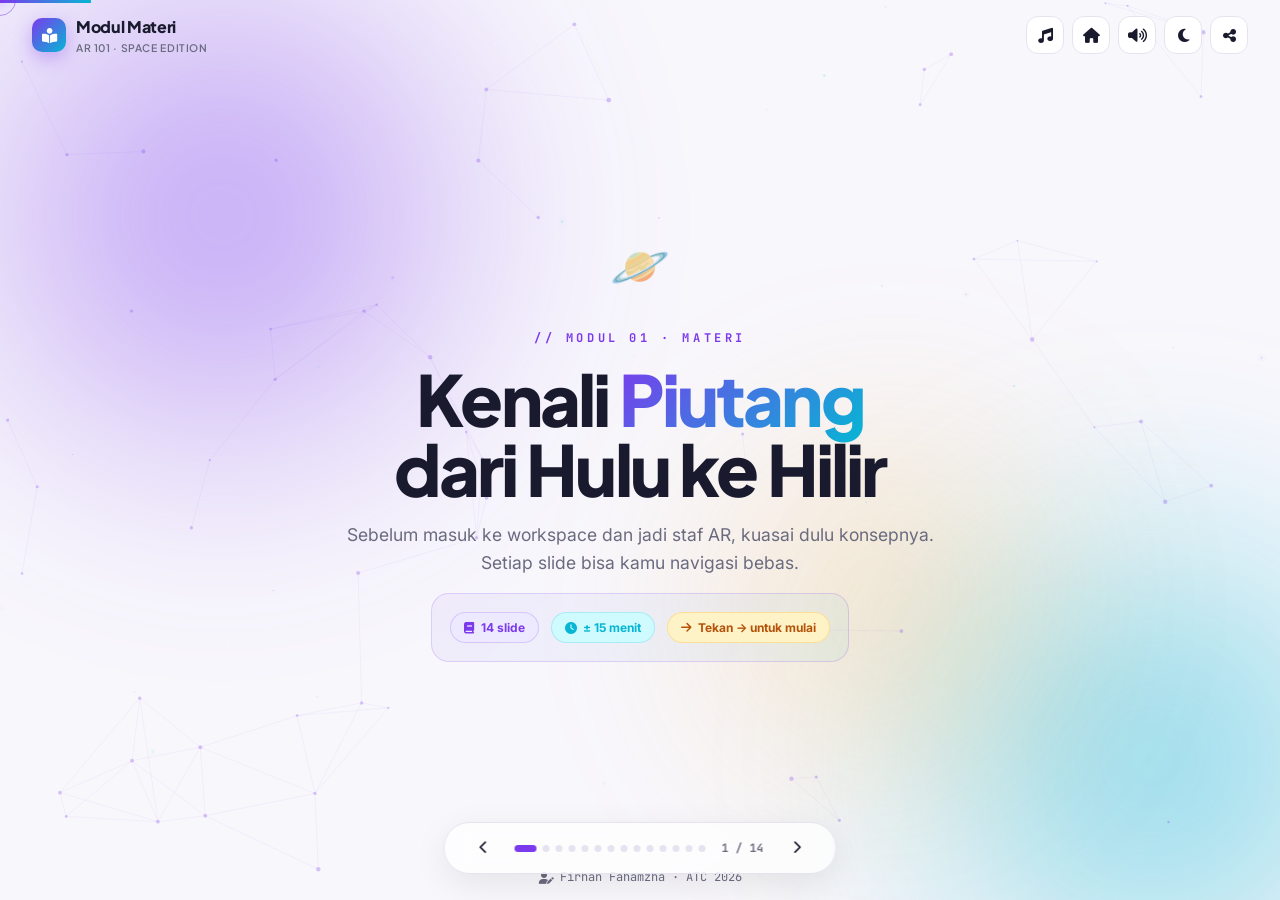
==== commit 13d1d198: "fix: materi.html simulator + modal aging" ====
--- a/materi.html
+++ b/materi.html
@@ -16,17 +16,14 @@
 </head>
 <body class="materi-page">
 
-<!-- Loader -->
 <div class="loader">
   <div class="loader-mark">ACCOUNT RECEIVABLE 101</div>
   <div class="loader-bar"><div class="loader-bar-fill"></div></div>
   <div class="loader-text">Menyiapkan materi...</div>
 </div>
 
-<!-- Slide progress top -->
 <div class="slide-progress" id="slideProgress"></div>
 
-<!-- Aurora bg -->
 <div class="bg-aurora" aria-hidden="true">
   <div class="aurora-blob b1"></div>
   <div class="aurora-blob b2"></div>
@@ -34,7 +31,6 @@
 </div>
 <canvas id="particles" aria-hidden="true"></canvas>
 
-<!-- Topbar -->
 <header class="topbar">
   <div class="brand">
     <div class="brand-mark"><i class="fas fa-book-open-reader"></i></div>
@@ -51,7 +47,6 @@
   </div>
 </header>
 
-<!-- Slides -->
 <div class="slides-wrap" id="slidesWrap">
 
   <!-- 01 TITLE -->
@@ -61,7 +56,7 @@
       <div class="kicker anim anim-2">// Modul 01 · Materi</div>
       <h1 class="anim anim-2">Kenali <span class="grad">Piutang</span><br>dari Hulu ke Hilir</h1>
       <p class="sub anim anim-3">
-        Sebelum kamu masuk ke workspace dan jadi staf AR, kuasai dulu konsepnya.
+        Sebelum masuk ke workspace dan jadi staf AR, kuasai dulu konsepnya.
         Setiap slide bisa kamu navigasi bebas.
       </p>
       <div class="cta-strip anim anim-4">
@@ -257,7 +252,7 @@
         <div class="box" style="border-left:4px solid var(--rose)">
           <h3 style="color:var(--rose)"><i class="fas fa-trash"></i> Write Off</h3>
           <p>Beban diakui <strong>saat</strong> piutang benar-benar dihapus.</p>
-          <div class="chip rose" style="margin-top:10px">Sederhana, tidak sesuai matching principle</div>
+          <div class="chip" style="margin-top:10px">Sederhana, tidak sesuai matching principle</div>
         </div>
         <div class="box" style="border-left:4px solid var(--violet)">
           <h3 style="color:var(--violet)"><i class="fas fa-layer-group"></i> Allowance</h3>
@@ -271,58 +266,82 @@
     </div>
   </section>
 
-  <!-- 09 JURNAL -->
+  <!-- 09 MEKANISME JURNAL — SIMULATOR -->
   <section class="slide" data-index="8">
     <div class="slide-inner">
       <div class="slide-head anim anim-1">
         <span class="slide-num">07</span>
-        <span class="slide-title">Mekanisme Jurnal</span>
+        <span class="slide-title">Mekanisme Jurnal <em>&amp; Simulator</em></span>
+      </div>
+      <p class="lead anim anim-2">Pilih kasus di bawah, lihat perbedaan penjurnalan metode <strong>Write Off</strong> vs <strong>Allowance</strong> secara langsung.</p>
+
+      <div class="sim-controls anim anim-3">
+        <label for="sim-select"><i class="fas fa-list-ul"></i> Pilih Kasus:</label>
+        <select id="sim-select">
+          <option value="1">Pembentukan Cadangan</option>
+          <option value="2">Penghapusan Piutang</option>
+          <option value="3">Konfirmasi Penerimaan Kembali</option>
+          <option value="4">Penerimaan Kembali (Periode Sama)</option>
+          <option value="5">Periode Sama Tanpa Konfirmasi</option>
+          <option value="6">Periode Beda Tanpa Konfirmasi</option>
+        </select>
+      </div>
+
+      <div class="sim-situation anim anim-3">
+        <div class="lbl"><i class="fas fa-file-alt"></i> Situasi</div>
+        <div class="txt" id="sim-sit-txt">—</div>
+      </div>
+
+      <div class="sim-journals anim anim-4">
+        <div class="sim-box writeoff">
+          <div class="sim-head"><i class="fas fa-trash"></i> Metode Write Off</div>
+          <div class="sim-body" id="sim-wo"></div>
+        </div>
+        <div class="sim-box allowance">
+          <div class="sim-head"><i class="fas fa-layer-group"></i> Metode Allowance</div>
+          <div class="sim-body" id="sim-al"></div>
+        </div>
+      </div>
+    </div>
+  </section>
+
+  <!-- 10 MENENTUKAN PERSENTASE + ROW AGING -->
+  <section class="slide" data-index="9">
+    <div class="slide-inner">
+      <div class="slide-head anim anim-1">
+        <span class="slide-num">08</span>
+        <span class="slide-title">Menentukan Persentase Cadangan</span>
       </div>
       <div class="table-wrap anim anim-2">
         <table>
           <thead>
             <tr>
-              <th>Transaksi</th>
-              <th>Write Off</th>
-              <th>Allowance</th>
+              <th style="width:30%">Metode Penaksiran</th>
+              <th style="width:40%">Penjelasan Akuntansi</th>
+              <th style="width:30%">Pendekatan Laporan</th>
             </tr>
           </thead>
           <tbody>
-            <tr><td><strong>Bentuk Cadangan</strong></td><td><em style="color:var(--text-muted)">— Tidak ada —</em></td><td>Bad Debt Exp<br>Allowance</td></tr>
-            <tr><td><strong>Hapus Piutang</strong></td><td>Bad Debt Exp<br>AR</td><td>Allowance<br>AR</td></tr>
-            <tr><td><strong>Konfirmasi Kembali</strong></td><td>AR<br>Bad Debt Exp</td><td>AR<br>Allowance</td></tr>
-            <tr class="hl"><td><strong>Terima Kembali (Periode Sama)</strong></td><td>Kas<br>AR</td><td>Kas<br>AR</td></tr>
-            <tr><td><strong>Periode Beda tanpa Konfirmasi</strong></td><td>Kas<br>Income Summary</td><td>Kas<br>Allowance</td></tr>
+            <tr>
+              <td><strong>Persentase Penjualan</strong></td>
+              <td>% taksiran kerugian × total penjualan kredit periode berjalan.</td>
+              <td><span style="color:var(--emerald);font-weight:700">Income Statement</span></td>
+            </tr>
+            <tr>
+              <td><strong>Persentase Piutang</strong></td>
+              <td>% taksiran kerugian × total saldo akhir Piutang Usaha.</td>
+              <td><span style="color:var(--cyan);font-weight:700">Balance Sheet</span></td>
+            </tr>
+            <tr id="row-aging" class="interactive-row" title="Klik untuk membuka Kartu Umur Piutang">
+              <td><strong>Analisis Umur Piutang</strong><span class="badge-klik">Klik disini</span></td>
+              <td>Mengelompokkan piutang berdasarkan jatuh tempo. Makin lama menunggak, makin tinggi % risikonya.</td>
+              <td><span style="color:var(--amber);font-weight:700">Paling detail &amp; akurat</span></td>
+            </tr>
           </tbody>
         </table>
       </div>
-      <p class="lead anim anim-3">Detail lengkapnya akan kamu praktikkan di <strong>Workspace</strong> lewat Smart Journal Builder.</p>
-    </div>
-  </section>
-
-  <!-- 10 PERSENTASE -->
-  <section class="slide" data-index="9">
-    <div class="slide-inner">
-      <div class="slide-head anim anim-1">
-        <span class="slide-num">08</span>
-        <span class="slide-title">Menentukan Persentase Cadangan</span>
-      </div>
-      <div class="grid-3 anim anim-2">
-        <div class="box">
-          <h3><i class="fas fa-percent"></i> % Penjualan</h3>
-          <p>% taksiran × total penjualan kredit. Cocok untuk <strong>income statement</strong>.</p>
-        </div>
-        <div class="box">
-          <h3><i class="fas fa-percent"></i> % Piutang</h3>
-          <p>% taksiran × saldo akhir piutang. Cocok untuk <strong>balance sheet</strong>.</p>
-        </div>
-        <div class="box glow">
-          <h3><i class="fas fa-chart-bar"></i> Analisis Umur</h3>
-          <p>Kelompokkan piutang per umur, beri % risiko berbeda. <strong>Paling akurat</strong> &amp; sesuai PSAK 109.</p>
-        </div>
-      </div>
-      <div class="box anim anim-3">
-        <p><i class="fas fa-star" style="color:var(--amber)"></i> Contoh kebijakan ECL: <span class="mono-text">1%</span> belum jatuh tempo · <span class="mono-text">3%</span> 1–30 hari · <span class="mono-text">5%</span> 31–60 hari · <span class="mono-text">10%</span> &gt;60 hari · <span class="mono-text">100%</span> pailit.</p>
+      <div class="box glow anim anim-3">
+        <p><i class="fas fa-check-circle" style="color:var(--emerald)"></i> PSAK 109 (ECL) mendorong penggunaan <strong>analisis umur piutang</strong> sebagai pendekatan paling akurat untuk mengestimasi kerugian kredit ekspektasian.</p>
       </div>
     </div>
   </section>
@@ -424,7 +443,96 @@
 
 </div>
 
-<!-- Nav -->
+<!-- MODAL KARTU UMUR PIUTANG -->
+<div class="modal-overlay" id="modal-aging">
+  <div class="modal-box">
+    <div class="modal-head">
+      <div>
+        <h3>📊 Kartu Umur Piutang (Aging Schedule)</h3>
+        <div class="sub">Analisis jatuh tempo untuk menentukan besaran % cadangan kerugian per pelanggan.</div>
+      </div>
+      <button class="modal-close" id="modal-close" aria-label="Tutup"><i class="fas fa-times"></i></button>
+    </div>
+
+    <div class="table-wrap" style="margin-top:14px">
+      <table class="aging-tbl">
+        <thead>
+          <tr>
+            <th rowspan="2" style="text-align:left;vertical-align:middle">Pelanggan</th>
+            <th rowspan="2" style="text-align:right;vertical-align:middle">Total Saldo (Rp)</th>
+            <th rowspan="2" style="text-align:right;vertical-align:middle">Belum Jatuh Tempo</th>
+            <th colspan="4" style="text-align:center">Menunggak (Hari)</th>
+          </tr>
+          <tr>
+            <th class="amt">1 – 30</th>
+            <th class="amt">31 – 60</th>
+            <th class="amt">61 – 90</th>
+            <th class="amt">&gt; 90</th>
+          </tr>
+        </thead>
+        <tbody>
+          <tr>
+            <td><strong>PT. XYZ</strong></td>
+            <td class="amt">13.000.000</td>
+            <td class="amt">8.000.000</td>
+            <td class="amt" style="color:var(--amber)">5.000.000</td>
+            <td class="amt">—</td>
+            <td class="amt">—</td>
+            <td class="amt">—</td>
+          </tr>
+          <tr>
+            <td><strong>CV. Abadi</strong></td>
+            <td class="amt">20.000.000</td>
+            <td class="amt">—</td>
+            <td class="amt">—</td>
+            <td class="amt" style="color:var(--rose)">15.000.000</td>
+            <td class="amt" style="color:var(--rose)">5.000.000</td>
+            <td class="amt">—</td>
+          </tr>
+          <tr>
+            <td><strong>Toko Maju</strong></td>
+            <td class="amt">7.000.000</td>
+            <td class="amt">7.000.000</td>
+            <td class="amt">—</td>
+            <td class="amt">—</td>
+            <td class="amt">—</td>
+            <td class="amt">—</td>
+          </tr>
+          <tr class="total-row">
+            <td>TOTAL SALDO</td>
+            <td class="amt">40.000.000</td>
+            <td class="amt">15.000.000</td>
+            <td class="amt">5.000.000</td>
+            <td class="amt">15.000.000</td>
+            <td class="amt">5.000.000</td>
+            <td class="amt">0</td>
+          </tr>
+          <tr class="pct-row">
+            <td colspan="2" style="text-align:right;font-style:italic">Persentase Kerugian:</td>
+            <td class="amt">1%</td>
+            <td class="amt">5%</td>
+            <td class="amt">10%</td>
+            <td class="amt">25%</td>
+            <td class="amt">50%</td>
+          </tr>
+          <tr class="est-row">
+            <td colspan="2" style="text-align:right;font-weight:800">Taksiran Kerugian (Rp):</td>
+            <td class="amt">150.000</td>
+            <td class="amt">250.000</td>
+            <td class="amt">1.500.000</td>
+            <td class="amt">1.250.000</td>
+            <td class="amt">0</td>
+          </tr>
+        </tbody>
+      </table>
+    </div>
+
+    <div class="modal-total">
+      Total Cadangan (Allowance) = <strong>Rp 3.150.000</strong>
+    </div>
+  </div>
+</div>
+
 <nav class="slide-nav" id="slideNav">
   <button class="nav-btn" id="prevBtn" aria-label="Sebelumnya"><i class="fas fa-chevron-left"></i></button>
   <div class="dots" id="dotsWrap"></div>
@@ -440,4 +548,4 @@
 <script src="js/space.js"></script>
 <script src="js/materi.js"></script>
 </body>
-</html>+</html>
--- a/css/materi.css
+++ b/css/materi.css
@@ -384,4 +384,301 @@
   .slide-nav { gap: 10px; padding: 8px 16px; }
   .slide-nav .counter { display: none; }
   .title-slide .ornament { font-size: 2.2rem; }
-}+}
+
+/* ==========================================================
+   TAMBAHAN — Journal Table, Simulator, Modal Aging
+   ========================================================== */
+
+/* ============ TABEL JURNAL RAPI (Dr/Cr) ============ */
+.jr-entry {
+  display: flex;
+  flex-direction: column;
+  gap: 3px;
+  font-family: var(--font-mono);
+  font-size: 0.78rem;
+  line-height: 1.35;
+}
+.jr-row {
+  display: grid;
+  grid-template-columns: 28px 1fr;
+  gap: 8px;
+  align-items: baseline;
+}
+.jr-row .side {
+  font-size: 0.6rem;
+  font-weight: 900;
+  text-align: center;
+  padding: 2px 0;
+  border-radius: 4px;
+  letter-spacing: 0.03em;
+}
+.jr-row .side.dr { color: var(--emerald); background: rgba(16,185,129,0.12); }
+.jr-row .side.cr { color: var(--amber); background: rgba(245,158,11,0.14); }
+.jr-row .acc {
+  color: var(--text);
+  font-weight: 600;
+  font-size: 0.8rem;
+}
+.jr-row .acc.indent {
+  padding-left: 14px;
+  color: var(--text-muted);
+  font-weight: 500;
+}
+.jr-empty {
+  font-size: 0.8rem;
+  color: var(--text-muted);
+  font-style: italic;
+}
+.jr-note {
+  font-size: 0.72rem;
+  color: var(--text-muted);
+  font-style: italic;
+  padding-left: 6px;
+}
+
+/* ============ SIMULATOR JURNAL ============ */
+.sim-controls {
+  display: flex;
+  align-items: center;
+  gap: 14px;
+  flex-wrap: wrap;
+  padding: 14px 18px;
+  background: var(--surface);
+  border: 1px solid var(--border);
+  border-radius: var(--radius);
+  margin-bottom: 12px;
+}
+.sim-controls label {
+  font-weight: 800;
+  font-size: 0.88rem;
+  color: var(--text);
+  display: flex;
+  align-items: center;
+  gap: 8px;
+}
+.sim-controls label i { color: var(--violet); }
+.sim-controls select {
+  flex: 1;
+  min-width: 200px;
+  padding: 10px 14px;
+  border: 1.5px solid var(--border);
+  border-radius: 10px;
+  background: var(--surface-2);
+  font-size: 0.88rem;
+  font-weight: 600;
+  color: var(--text);
+  cursor: pointer;
+  font-family: inherit;
+}
+.sim-controls select:focus {
+  outline: none;
+  border-color: var(--violet);
+  background: var(--surface);
+}
+
+.sim-situation {
+  background: linear-gradient(135deg, rgba(6,182,212,0.08), rgba(124,58,237,0.06));
+  border-left: 4px solid var(--cyan);
+  border-radius: 10px;
+  padding: 12px 18px;
+  margin-bottom: 14px;
+}
+.sim-situation .lbl {
+  font-size: 0.65rem;
+  font-weight: 800;
+  letter-spacing: 0.1em;
+  text-transform: uppercase;
+  color: var(--cyan);
+  margin-bottom: 5px;
+  display: flex;
+  align-items: center;
+  gap: 6px;
+}
+.sim-situation .txt {
+  font-size: 0.87rem;
+  line-height: 1.6;
+  color: var(--text);
+}
+
+.sim-journals {
+  display: grid;
+  grid-template-columns: 1fr 1fr;
+  gap: 14px;
+}
+@media (max-width: 640px) { .sim-journals { grid-template-columns: 1fr; } }
+
+.sim-box {
+  background: var(--surface);
+  border: 1px solid var(--border);
+  border-radius: var(--radius);
+  overflow: hidden;
+  box-shadow: var(--shadow-sm);
+}
+.sim-box .sim-head {
+  padding: 10px 16px;
+  font-weight: 800;
+  font-size: 0.82rem;
+  display: flex;
+  align-items: center;
+  gap: 8px;
+  letter-spacing: -0.01em;
+}
+.sim-box.writeoff .sim-head {
+  background: linear-gradient(135deg, rgba(239,68,68,0.16), rgba(239,68,68,0.06));
+  color: var(--rose);
+  border-bottom: 1px solid rgba(239,68,68,0.2);
+}
+.sim-box.allowance .sim-head {
+  background: linear-gradient(135deg, rgba(124,58,237,0.16), rgba(124,58,237,0.06));
+  color: var(--violet);
+  border-bottom: 1px solid rgba(124,58,237,0.2);
+}
+.sim-box .sim-body {
+  padding: 14px 16px;
+  min-height: 96px;
+}
+
+/* ============ ROW INTERAKTIF ============ */
+.interactive-row {
+  cursor: pointer;
+  transition: all 0.25s ease;
+  position: relative;
+}
+.interactive-row:hover {
+  background: var(--violet-soft) !important;
+}
+.interactive-row:hover td:first-child strong { color: var(--violet); }
+.badge-klik {
+  display: inline-block;
+  background: var(--violet);
+  color: white;
+  font-size: 0.6rem;
+  font-weight: 800;
+  padding: 3px 10px;
+  border-radius: 20px;
+  margin-left: 8px;
+  letter-spacing: 0.04em;
+  animation: pulseKlik 1.8s infinite;
+  vertical-align: middle;
+}
+@keyframes pulseKlik {
+  0%, 100% { box-shadow: 0 0 0 0 rgba(124,58,237,0.55); }
+  50% { box-shadow: 0 0 0 8px rgba(124,58,237,0); }
+}
+
+/* ============ MODAL AGING ============ */
+.modal-overlay {
+  position: fixed;
+  inset: 0;
+  background: rgba(13,13,26,0.6);
+  backdrop-filter: blur(8px);
+  -webkit-backdrop-filter: blur(8px);
+  display: grid;
+  place-items: center;
+  z-index: 9000;
+  padding: 20px;
+  opacity: 0;
+  visibility: hidden;
+  transition: opacity 0.3s ease, visibility 0.3s;
+}
+.modal-overlay.active {
+  opacity: 1;
+  visibility: visible;
+}
+.modal-box {
+  background: var(--surface);
+  border-radius: var(--radius-lg);
+  max-width: 920px;
+  width: 100%;
+  max-height: 90vh;
+  overflow-y: auto;
+  padding: 22px 26px 26px;
+  box-shadow: 0 30px 80px rgba(0,0,0,0.4);
+  transform: scale(0.94);
+  transition: transform 0.35s cubic-bezier(0.22, 1, 0.36, 1);
+}
+.modal-overlay.active .modal-box { transform: scale(1); }
+.modal-head {
+  display: flex;
+  justify-content: space-between;
+  align-items: flex-start;
+  gap: 12px;
+  margin-bottom: 6px;
+}
+.modal-head h3 {
+  font-size: 1.1rem;
+  font-family: var(--font-head);
+  font-weight: 800;
+}
+.modal-head .sub {
+  font-size: 0.8rem;
+  color: var(--text-muted);
+  margin-top: 4px;
+  line-height: 1.5;
+}
+.modal-close {
+  width: 36px;
+  height: 36px;
+  border-radius: 50%;
+  background: var(--surface-2);
+  color: var(--text-muted);
+  display: grid;
+  place-items: center;
+  transition: all 0.2s ease;
+  flex-shrink: 0;
+}
+.modal-close:hover {
+  background: var(--rose-soft);
+  color: var(--rose);
+  transform: rotate(90deg);
+}
+.modal-total {
+  text-align: right;
+  margin-top: 14px;
+  font-size: 0.95rem;
+  font-weight: 800;
+  color: var(--text);
+}
+.modal-total strong {
+  color: var(--emerald);
+  font-family: var(--font-mono);
+  font-size: 1.15rem;
+}
+
+.aging-tbl {
+  width: 100%;
+  border-collapse: collapse;
+  font-size: 0.78rem;
+  border-radius: 10px;
+  overflow: hidden;
+  border: 1px solid var(--border);
+}
+.aging-tbl th {
+  background: var(--surface-2);
+  padding: 9px 10px;
+  text-align: left;
+  font-size: 0.62rem;
+  text-transform: uppercase;
+  letter-spacing: 0.05em;
+  color: var(--text-muted);
+  border-bottom: 2px solid var(--border);
+  white-space: nowrap;
+}
+.aging-tbl td {
+  padding: 9px 10px;
+  border-bottom: 1px solid var(--border);
+  font-size: 0.8rem;
+}
+.aging-tbl td.amt {
+  text-align: right;
+  font-family: var(--font-mono);
+  font-weight: 700;
+}
+.aging-tbl tr:last-child td { border-bottom: none; }
+.aging-tbl tr.total-row { background: var(--violet-soft); }
+.aging-tbl tr.total-row td { font-weight: 800; color: var(--violet); }
+.aging-tbl tr.pct-row { background: var(--amber-soft); }
+.aging-tbl tr.pct-row td { color: #b45309; font-weight: 700; }
+.aging-tbl tr.est-row { background: var(--emerald-soft); }
+.aging-tbl tr.est-row td { color: var(--emerald); font-weight: 700; }
